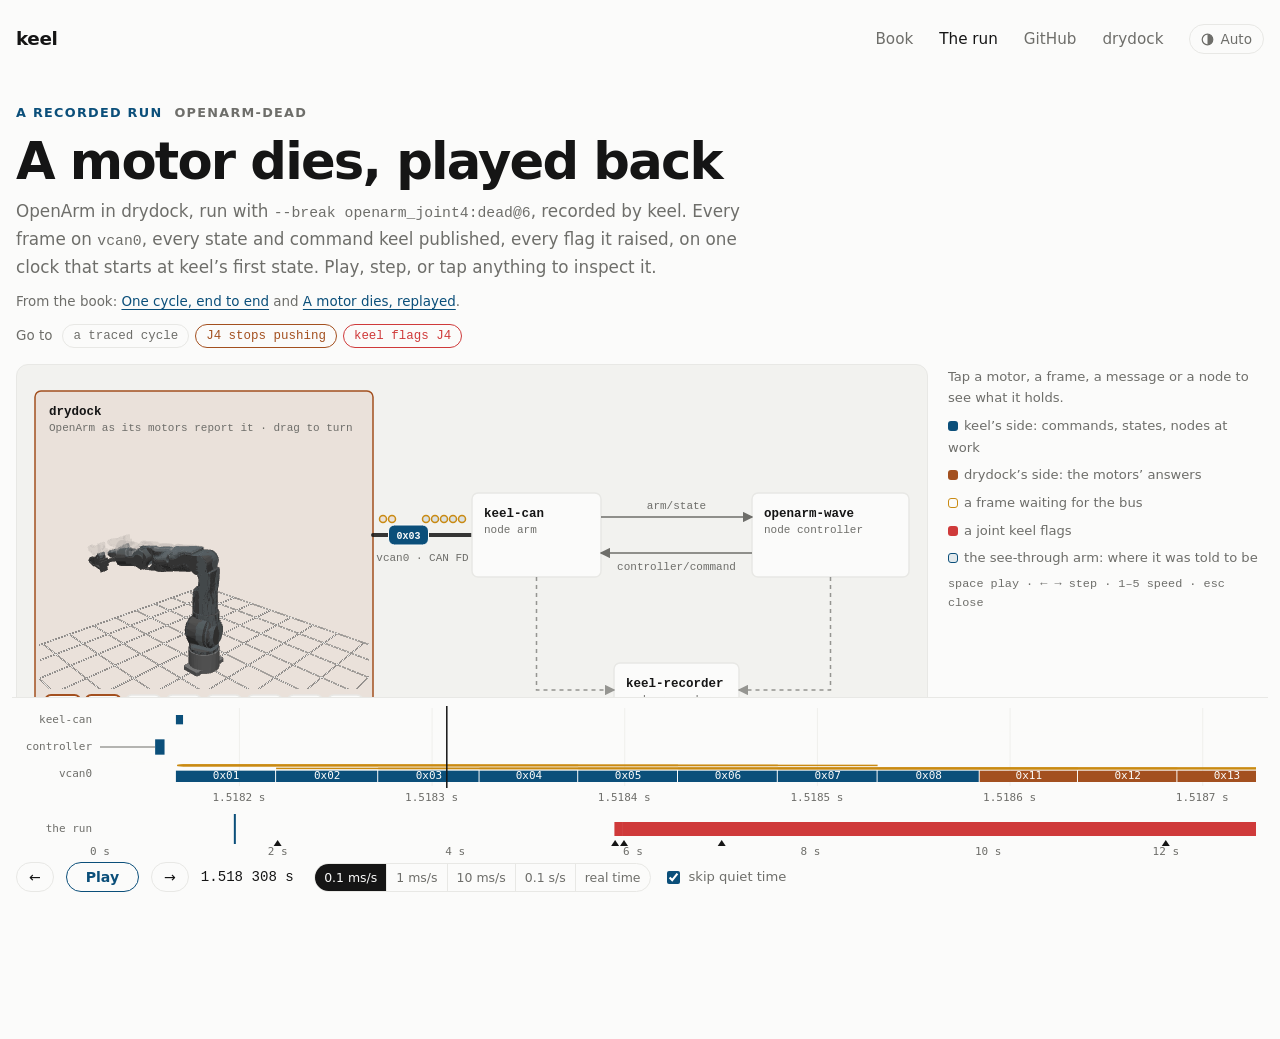
==== book/run.html @ f1bdda4f "The book of keel and drydock, with a recorded run played back book/: the book (index.html), and run." ====
<!doctype html>
<html lang="en">
<head>
<meta charset="utf-8">
<meta name="viewport" content="width=device-width, initial-scale=1, viewport-fit=cover">
<title>A motor dies, played back · the keel book</title>
<meta name="description" content="A recorded OpenArm run in drydock, played back frame by frame: every CAN frame, every state and command keel published, every flag it raised, on one clock.">
<link rel="icon" href="data:image/svg+xml,%3Csvg xmlns='http://www.w3.org/2000/svg' viewBox='0 0 32 32'%3E%3Crect width='32' height='32' rx='7' fill='%23151515'/%3E%3Cpolyline points='4,20 12,20 14,9 18,25 20,20 28,20' fill='none' stroke='%237cc0ea' stroke-width='2.5' stroke-linejoin='round'/%3E%3C/svg%3E">
<script src="theme.js"></script>
<link rel="stylesheet" href="style.css">
<link rel="stylesheet" href="viz.css">
<style>
  /* The run, played back: the stage on top, the transport stuck to the
     bottom, the inspector at the side (a sheet on phones). Cobalt is keel's
     side of the wire, copper drydock's, amber waiting, red a fault. */

  body { padding-left: max(16px, env(safe-area-inset-left, 0px)); padding-right: max(16px, env(safe-area-inset-right, 0px)); padding-bottom: 0; }
  .frame { max-width: 1400px; }
  .play { display: grid; gap: 16px; padding-top: 24px; }
  .play-head { display: grid; gap: 10px; }
  .play-head h1 { font-size: clamp(2rem, 5vw, 3.2rem); max-width: 24ch; }
  .play-head .lede { font-size: 1.05rem; max-width: 70ch; }

  .jumps { display: flex; flex-wrap: wrap; gap: 6px; align-items: center; }
  .jumps .note { margin-right: 4px; }
  button.chip { cursor: pointer; font-size: 0.78rem; padding: 4px 10px; }
  button.chip:hover { color: var(--ink); border-color: var(--ink); }
  .chip.dock { color: var(--dock); border-color: var(--dock); }
  .chip.fault { color: var(--fault); border-color: var(--fault); }

  .play-grid { display: grid; grid-template-columns: minmax(0, 1fr) 320px; gap: 16px; align-items: start; }
  .stage-card { padding: 10px; gap: 8px; grid-template-columns: minmax(0, 1fr); }
  .stage-wrap { position: relative; min-width: 0; }
  #stage { position: relative; min-height: 300px; min-width: 0; }
  #stage svg { display: block; width: 100%; height: auto; }
  #stage-over { position: absolute; inset: 0; pointer-events: none; }
  .now { min-height: 3em; font-size: 0.95rem; border-left: 3px solid var(--accent); padding: 2px 0 2px 12px; max-width: none; }

  .toast {
    position: absolute; max-width: min(360px, calc(100% - 16px)); display: grid; gap: 2px;
    background: var(--paper); border: 1px solid var(--rule); border-left: 3px solid var(--accent); border-radius: 0 8px 8px 0;
    padding: 6px 10px; font-size: 0.82rem; box-shadow: 0 4px 16px rgba(0, 0, 0, 0.12); animation: toast-in 0.2s ease-out;
  }
  .toast .mono { font-size: 0.72rem; color: var(--muted); }
  .toast.bad { border-left-color: var(--fault); }
  @keyframes toast-in { from { opacity: 0; transform: translateY(4px); } to { opacity: 1; transform: none; } }

  .side { display: grid; gap: 12px; position: sticky; top: 16px; }
  .inspector { position: relative; background: var(--panel); border: 1px solid var(--rule); border-radius: 8px; padding: 14px; display: grid; gap: 10px; max-height: calc(100vh - 260px); overflow-y: auto; }
  #insp-body { display: grid; gap: 10px; min-width: 0; }
  #insp-body h3 { font-size: 1.02rem; font-family: var(--mono); padding-right: 28px; }
  .insp-close { position: absolute; top: 8px; right: 8px; width: 28px; height: 28px; border: 1px solid var(--rule); border-radius: 999px; background: var(--paper); color: var(--muted); font-size: 1.1rem; line-height: 1; cursor: pointer; }
  .insp-close:hover { color: var(--ink); }
  .inspector .sub { font-size: 0.85rem; color: var(--muted); }
  .kv { display: grid; grid-template-columns: max-content 1fr; gap: 4px 14px; margin: 0; font-size: 0.85rem; }
  .kv dt { font-family: var(--mono); font-size: 0.78rem; color: var(--muted); padding-top: 1px; }
  .kv dd { margin: 0; font-family: var(--mono); font-variant-numeric: tabular-nums; min-width: 0; overflow-wrap: anywhere; }
  .kv dd.bad { color: var(--fault); font-weight: 600; }
  .bits { display: flex; flex-wrap: wrap; gap: 2px; border-radius: 8px; overflow: hidden; }
  .bits .field { display: grid; gap: 1px; padding: 5px 4px; min-width: 64px; text-align: center; background: var(--accent-soft); }
  .bits .field.f1 { background: var(--paper); }
  .bits.ans .field.f0 { background: var(--dock-soft); }
  .bits code { font-size: 0.82rem; font-weight: 600; letter-spacing: 0.04em; }
  .bits .fname { font-size: 0.64rem; color: var(--muted); white-space: nowrap; overflow: hidden; text-overflow: ellipsis; }
  .bits .fval { font: 0.66rem var(--mono); white-space: nowrap; overflow: hidden; text-overflow: ellipsis; }
  .said { margin: 0; padding-left: 1.4em; font: 0.76rem/1.5 var(--mono); max-height: 160px; overflow-y: auto; }
  .btn.small { justify-self: start; padding: 5px 10px; font-size: 0.8rem; }

  #stage-3d { position: absolute; }
  #stage-3d canvas { display: block; width: 100%; height: 100%; touch-action: none; cursor: grab; }
  #stage-3d canvas:active { cursor: grabbing; }
  .legend { display: grid; gap: 6px; font-size: 0.82rem; color: var(--muted); padding: 2px 4px; }
  .legend p { max-width: none; }
  .legend .sw { display: inline-block; width: 10px; height: 10px; border-radius: 3px; vertical-align: -1px; margin-right: 6px; }
  .legend .sw.cmd { background: var(--accent); }
  .legend .sw.ans { background: var(--dock); }
  .legend .sw.wait { border: 1.5px solid var(--wait); }
  .legend .sw.fault { background: var(--fault); }
  .legend .sw.ghost { background: var(--accent-soft); border: 1px solid var(--accent); }
  .legend .keys { font-family: var(--mono); font-size: 0.74rem; }
  .inspector:not([hidden]) ~ .legend .hint { display: none; }

  .transport {
    position: sticky; bottom: 0; z-index: 10; display: grid; gap: 6px;
    background: var(--paper); border-top: 1px solid var(--rule); margin-inline: -4px; padding: 8px 4px calc(8px + env(safe-area-inset-bottom, 0px));
  }
  #lanes { display: block; width: 100%; height: 100px; cursor: grab; touch-action: pan-y; }
  #lanes:active { cursor: grabbing; }
  #overview { display: block; width: 100%; height: 44px; cursor: pointer; touch-action: none; }
  .transport .controls { gap: 8px 12px; }
  .transport .btn { padding: 6px 12px; font-size: 0.88rem; cursor: pointer; }
  #play { min-width: 5.2em; border-color: var(--accent); color: var(--accent); font-weight: 600; }
  #time { font-size: 0.88rem; min-width: 12ch; }
  .seg button { padding: 6px 9px; font-size: 0.78rem; }
  .skip { display: inline-flex; gap: 6px; align-items: center; font-size: 0.82rem; color: var(--muted); cursor: pointer; }
  .skip input { accent-color: var(--accent); }
  #ff { font: 600 0.72rem var(--mono); color: var(--wait); border: 1px solid var(--wait); border-radius: 999px; padding: 1px 8px; }

  /* The stage */
  #stage svg text { pointer-events: none; }
  svg .r-dock { fill: var(--dock-soft); stroke: var(--dock); stroke-width: 1.5; }
  svg .r-name { font-weight: 600; font-size: 12.5px; }
  svg .r-sub { font-size: 11px; fill: var(--muted); }
  svg .r-tile-box { fill: var(--paper); stroke: var(--rule); stroke-width: 1.5; transition: stroke 80ms, fill 80ms; }
  svg .r-tile.lit .r-tile-box { stroke: var(--dock); stroke-width: 2; }
  svg .r-tile.bad .r-tile-box { fill: var(--fault-soft); stroke: var(--fault); }
  svg .r-tile.chosen .r-tile-box { stroke: var(--accent); stroke-width: 2.5; }
  svg .r-dial { fill: var(--panel); stroke: var(--rule); stroke-width: 1.5; pointer-events: none; }
  svg .r-dial-tick { stroke: var(--muted); stroke-width: 1; pointer-events: none; }
  svg .r-ghost { stroke: var(--ink); stroke-width: 2; stroke-dasharray: 3 3; stroke-linecap: round; opacity: 0.55; pointer-events: none; }
  svg .r-needle { stroke: var(--accent); stroke-width: 3.5; stroke-linecap: round; pointer-events: none; }
  svg .r-tile.bad .r-needle { stroke: var(--fault); }
  svg .r-hub { fill: var(--ink); pointer-events: none; }
  svg .r-tile-name { font-weight: 600; font-size: 12px; }
  svg .r-tile-val { font-size: 10.5px; fill: var(--muted); }
  svg .r-tile.bad .r-tile-val { fill: var(--fault); }
  svg .r-bar-bg { fill: var(--rule); pointer-events: none; }
  svg .r-bar { fill: var(--dock); pointer-events: none; }
  svg .r-tile.bad .r-bar { fill: var(--fault); }
  svg .r-bus { stroke: var(--ink); stroke-width: 4; stroke-linecap: round; fill: none; opacity: 0.85; }
  svg .r-hit { stroke: transparent; stroke-width: 18; fill: none; pointer-events: stroke; }
  svg .r-node { fill: var(--paper); stroke: var(--rule); stroke-width: 1.5; transition: fill 80ms, stroke 80ms; }
  svg .r-node.active { fill: var(--accent-soft); stroke: var(--accent); }
  svg .r-node.chosen { stroke: var(--ink); stroke-width: 2.5; }
  svg .r-edge { stroke: var(--muted); stroke-width: 1.5; fill: none; }
  svg .r-edge.quiet { stroke-dasharray: 4 4; opacity: 0.7; }
  svg .r-edge-t { font-size: 11px; fill: var(--muted); }
  svg .r-head { fill: var(--muted); }
  svg .r-live > * { cursor: pointer; }
  svg .r-packet rect { stroke: var(--paper); stroke-width: 1; }
  svg .r-packet.cmd rect { fill: var(--accent); }
  svg .r-packet.ans rect { fill: var(--dock); }
  svg .r-packet.chosen rect { stroke: var(--ink); stroke-width: 2; }
  svg .r-packet text { font-size: 10px; font-weight: 600; fill: var(--paper); }
  svg .r-queue { stroke: var(--wait); stroke-width: 1.5; }
  svg .r-queue.cmd { fill: var(--accent-soft); }
  svg .r-queue.ans { fill: var(--dock-soft); }
  svg .r-msg rect { stroke: var(--accent); stroke-width: 1.5; }
  svg .r-msg.state rect { fill: var(--paper); }
  svg .r-msg.state text { fill: var(--accent); }
  svg .r-msg.command rect { fill: var(--accent); }
  svg .r-msg.command text { fill: var(--paper); }
  svg .r-msg text { font-size: 11px; font-weight: 600; }
  svg .r-msg.small circle { fill: var(--accent); stroke: var(--paper); stroke-width: 1.5; }
  svg .r-pick { cursor: pointer; outline: none; }
  svg .r-pick:focus-visible { stroke: var(--accent); stroke-width: 2.5; }

  @media (max-width: 1100px) {
    .play-grid { grid-template-columns: minmax(0, 1fr); }
    .side { position: static; }
    .inspector {
      position: fixed; z-index: 20; left: 8px; right: 8px; bottom: calc(var(--transport-h, 0px) + 6px);
      max-height: min(50vh, calc(100vh - var(--transport-h, 0px) - 80px)); box-shadow: 0 -6px 30px rgba(0, 0, 0, 0.22);
    }
    .legend .hint { display: none; }
  }
  @media (max-width: 560px) {
    .play { padding-top: 14px; gap: 12px; }
    .stage-card { padding: 6px; }
    .transport .controls { gap: 6px 8px; }
    .transport .btn { padding: 6px 10px; }
    #time { min-width: 0; font-size: 0.8rem; }
    .seg button { padding: 5px 7px; font-size: 0.72rem; }
    .legend .keys { display: none; }
  }
  @media (prefers-reduced-motion: reduce) {
    .toast { animation: none; }
    svg .r-tile-box, svg .r-node { transition: none; }
  }
</style>
</head>
<body data-run="openarm-dead" data-model="openarm">
<div class="frame">
  <header class="top">
    <a class="wordmark" href="https://montmejat.github.io/keel/">keel</a>
    <nav class="links" aria-label="Site">
      <a href="./">Book</a>
      <a href="run.html" aria-current="page">The run</a>
      <a href="https://github.com/montmejat/keel">GitHub</a>
      <a href="https://github.com/montmejat/drydock">drydock</a>
      <button class="theme" type="button" data-theme-toggle><svg viewBox="0 0 16 16" aria-hidden="true"><circle cx="8" cy="8" r="6.5"></circle><path d="M8 1.5 A6.5 6.5 0 0 1 8 14.5 Z"></path></svg><span class="theme-name">Auto</span></button>
    </nav>
  </header>

  <main class="play">
    <header class="play-head">
      <div class="eyebrow"><span class="mag">A recorded run</span><span>openarm-dead</span></div>
      <h1>A motor dies, played back</h1>
      <p class="lede">OpenArm in drydock, run with <code>--break openarm_joint4:dead@6</code>, recorded by keel. Every frame on <code>vcan0</code>, every state and command keel published, every flag it raised, on one clock that starts at keel’s first state. Play, step, or tap anything to inspect it.</p>
      <p class="note">From the book: <a href="./#cycle">One cycle, end to end</a> and <a href="./#dies">A motor dies, replayed</a>.</p>
      <div class="jumps" id="jumps"><span class="note">Go to</span></div>
    </header>

    <div class="play-grid">
      <div class="figure stage-card">
        <div class="stage-wrap">
          <div id="stage"></div>
          <div id="stage-3d"><canvas id="arm3d" aria-label="OpenArm in 3D, each joint at the angle its motor reports, with a see-through ghost where it was told to be. Drag to turn it."></canvas></div>
          <div id="stage-over"></div>
        </div>
        <p class="now" id="now"></p>
      </div>
      <div class="side">
        <aside class="inspector" id="inspector" aria-label="Inspector" hidden>
          <button class="insp-close" id="insp-close" type="button" aria-label="Close the inspector">×</button>
          <div id="insp-body"></div>
        </aside>
        <div class="legend">
          <p class="hint">Tap a motor, a frame, a message or a node to see what it holds.</p>
          <p><span class="sw cmd"></span>keel’s side: commands, states, nodes at work</p>
          <p><span class="sw ans"></span>drydock’s side: the motors’ answers</p>
          <p><span class="sw wait"></span>a frame waiting for the bus</p>
          <p><span class="sw fault"></span>a joint keel flags</p>
          <p><span class="sw ghost"></span>the see-through arm: where it was told to be</p>
          <p class="keys">space play · ← → step · 1–5 speed · esc close</p>
        </div>
      </div>
    </div>

    <div class="transport" role="group" aria-label="Playback">
      <canvas id="lanes" aria-label="keel-can, the controller and the bus around the moment shown. Drag to move through time; tap a frame or a cycle to inspect it."></canvas>
      <canvas id="overview" aria-label="The whole run: flags in red, log lines as marks. Tap or drag to go anywhere."></canvas>
      <div class="controls">
        <button class="btn" id="back" type="button" aria-label="Step back">←</button>
        <button class="btn" id="play" type="button" aria-pressed="false">Play</button>
        <button class="btn" id="fwd" type="button" aria-label="Step forward">→</button>
        <span class="mono" id="time"></span>
        <div class="seg" id="speed" role="group" aria-label="Speed: run time per second">
          <button type="button" data-us="100">0.1 ms/s</button>
          <button type="button" data-us="1000">1 ms/s</button>
          <button type="button" data-us="10000">10 ms/s</button>
          <button type="button" data-us="100000">0.1 s/s</button>
          <button type="button" data-us="1000000">real time</button>
        </div>
        <label class="skip"><input type="checkbox" id="skip" checked> skip quiet time</label>
        <span id="ff" hidden>×12</span>
      </div>
    </div>
  </main>
</div>
<script src="runs/openarm-dead.js"></script>
<script src="runs/openarm-dead-wire.js"></script>
<script src="models/openarm.js"></script>
<script src="damiao.js"></script>
<script src="arm3d.js"></script>
<script src="run.js"></script>
</body>
</html>
---- book/style.css ----
/* keel's look: plain. The same as keel's project page and keel web: a
   near-white page, near-black text, one blue, the system's own fonts,
   plenty of space. keel's side of the wire is the blue, drydock's a warm
   copper; amber is waiting and red a fault, as in keel web. Light and
   dark, and a switch for them (theme.js). */
:root {
  --paper: #fbfbfa;
  --panel: #f2f2ef;
  --card: #ffffff;
  --ink: #151515;
  --muted: #6e6e6a;
  --rule: #e8e8e5;
  --grid: #efefec;
  --accent: #0b4f7a;
  --accent-soft: rgba(11, 79, 122, 0.1);
  --dock: #a3501f;
  --dock-soft: rgba(163, 80, 31, 0.1);
  --wait: #c98a12;
  --wait-soft: rgba(201, 138, 18, 0.15);
  --fault: #cf3a3a;
  --fault-soft: rgba(207, 58, 58, 0.12);
  --shadow: 0 1px 2px rgb(0 0 0 / 0.04), 0 8px 24px rgb(0 0 0 / 0.05);
  --radius: 12px;
  --display: ui-sans-serif, system-ui, -apple-system, "Segoe UI", Roboto, "Helvetica Neue", sans-serif;
  --body: ui-sans-serif, system-ui, -apple-system, "Segoe UI", Roboto, "Helvetica Neue", sans-serif;
  --mono: ui-monospace, "SFMono-Regular", "SF Mono", Menlo, Consolas, monospace;
  --step--1: 0.84rem;
  --step-0: 1.0625rem;
  --step-1: 1.2rem;
  --step-2: 1.7rem;
  --step-3: clamp(2.3rem, 6.2vw, 3.6rem);
  color-scheme: light;
}
@media (prefers-color-scheme: dark) {
  :root:not([data-theme="light"]) {
    --paper: #0d0d0e; --panel: #151517; --card: #121214; --ink: #f1f1ef; --muted: #8f8f8a; --rule: #242426; --grid: #1a1a1c;
    --accent: #7cc0ea; --accent-soft: rgba(124, 192, 234, 0.14); --dock: #e59a6a; --dock-soft: rgba(229, 154, 106, 0.15);
    --wait: #e0a93a; --wait-soft: rgba(224, 169, 58, 0.17); --fault: #ef6b6b; --fault-soft: rgba(239, 107, 107, 0.16);
    --shadow: 0 1px 2px rgb(0 0 0 / 0.4), 0 8px 24px rgb(0 0 0 / 0.4);
    color-scheme: dark;
  }
}
:root[data-theme="dark"] {
  --paper: #0d0d0e; --panel: #151517; --card: #121214; --ink: #f1f1ef; --muted: #8f8f8a; --rule: #242426; --grid: #1a1a1c;
  --accent: #7cc0ea; --accent-soft: rgba(124, 192, 234, 0.14); --dock: #e59a6a; --dock-soft: rgba(229, 154, 106, 0.15);
  --wait: #e0a93a; --wait-soft: rgba(224, 169, 58, 0.17); --fault: #ef6b6b; --fault-soft: rgba(239, 107, 107, 0.16);
  --shadow: 0 1px 2px rgb(0 0 0 / 0.4), 0 8px 24px rgb(0 0 0 / 0.4);
  color-scheme: dark;
}

* { box-sizing: border-box; }
html { -webkit-text-size-adjust: 100%; }
body {
  margin: 0;
  background: var(--paper);
  color: var(--ink);
  font-family: var(--body);
  font-size: var(--step-0);
  line-height: 1.65;
  -webkit-font-smoothing: antialiased;
  padding-inline: 16px;
  padding-block: 0 48px;
}
img { max-width: 100%; }
[hidden] { display: none !important; }
.frame { max-width: 1080px; margin-inline: auto; }
a { color: var(--accent); text-underline-offset: 3px; }
a:focus-visible, button:focus-visible, [tabindex]:focus-visible { outline: 2px solid var(--accent); outline-offset: 3px; border-radius: 4px; }

/* header */
header.top { display: flex; align-items: center; justify-content: space-between; gap: 16px; flex-wrap: wrap; padding-block: 24px; }
.wordmark { font-weight: 650; letter-spacing: -0.02em; font-size: 1.15rem; line-height: 1; color: var(--ink); text-decoration: none; }
nav.links { display: flex; gap: 8px 26px; flex-wrap: wrap; align-items: center; font-size: 0.95rem; }
nav.links a { color: var(--muted); text-decoration: none; transition: color 0.15s; }
nav.links a:hover, nav.links a[aria-current="page"] { color: var(--ink); }
nav.links .theme {
  display: inline-flex; align-items: center; gap: 6px; padding: 3px 11px; border: 1px solid var(--rule); border-radius: 999px;
  background: none; cursor: pointer; font: inherit; font-size: 0.85rem; color: var(--muted);
}
nav.links .theme:hover { color: var(--ink); border-color: var(--muted); }
nav.links .theme svg { width: 13px; height: 13px; }
nav.links .theme circle { fill: none; stroke: currentColor; stroke-width: 1.5; }
nav.links .theme path { fill: currentColor; }

/* type */
.eyebrow {
  font-size: 0.8rem; font-weight: 600; letter-spacing: 0.1em; text-transform: uppercase;
  color: var(--muted); display: flex; gap: 12px; align-items: center; flex-wrap: wrap;
}
.eyebrow .mag { color: var(--accent); }
h1, h2 { font-family: var(--display); font-weight: 650; text-wrap: balance; margin: 0; }
h1 { font-size: var(--step-3); line-height: 1.07; letter-spacing: -0.035em; max-width: 16em; }
h2 { font-size: clamp(1.6rem, 3.6vw, 2.2rem); line-height: 1.15; letter-spacing: -0.025em; max-width: 24ch; }
h3 { font-family: var(--body); font-weight: 600; font-size: var(--step-1); margin: 0; }
p { margin: 0; max-width: 66ch; }
.lede { font-size: var(--step-1); color: var(--muted); max-width: 40em; }
.note { font-size: var(--step--1); color: var(--muted); }
.mono, code { font-family: var(--mono); font-variant-numeric: tabular-nums; }
code { font-size: 0.88em; }
.plain { margin: 0; padding-left: 1.1em; display: grid; gap: 6px; max-width: 70ch; }

/* sections */
section { padding-block: 56px 8px; display: grid; gap: 20px; }
section + section { border-top: 1px solid var(--rule); }
.hero { padding-block: 44px 8px; }
.hero-text { display: grid; gap: 18px; }
.cols { display: grid; grid-template-columns: repeat(auto-fit, minmax(260px, 1fr)); gap: 24px; }
.cols > * { min-width: 0; display: grid; gap: 10px; align-content: start; }

/* figures */
.figure { background: var(--panel); border: 1px solid var(--rule); border-radius: var(--radius); padding: 14px; display: grid; gap: 12px; min-width: 0; }
.scroll { overflow-x: auto; -webkit-overflow-scrolling: touch; }
.scroll svg { display: block; width: 100%; min-width: 760px; height: auto; }
.scroll svg.narrow { min-width: 560px; }
svg text { font-family: var(--mono); fill: var(--ink); }
svg .muted { fill: var(--muted); }
svg .grid { stroke: var(--grid); stroke-width: 1; }
svg .rule { stroke: var(--rule); stroke-width: 1; }
svg .box { fill: var(--paper); stroke: var(--rule); stroke-width: 1.5; }
svg .box-accent { fill: var(--accent-soft); stroke: var(--accent); stroke-width: 1.5; }
svg .wire { stroke: var(--accent); stroke-width: 2; fill: none; }
svg .wire-muted { stroke: var(--muted); stroke-width: 1.5; fill: none; stroke-dasharray: 4 4; }
svg .head-accent { fill: var(--accent); }
svg .head-muted { fill: var(--muted); }

pre.code {
  margin: 0; background: var(--panel); border: 1px solid var(--rule); border-radius: var(--radius); padding: 14px 16px;
  overflow-x: auto; font-family: var(--mono); font-size: 0.85rem; line-height: 1.6;
}
pre.code .c { color: var(--muted); }

/* tiles: only where the figures are the point */
.tiles { display: grid; grid-template-columns: repeat(auto-fit, minmax(200px, 1fr)); gap: 12px; }
.tile { border-top: 2px solid var(--ink); padding-top: 10px; display: grid; gap: 4px; align-content: start; }
.tile .v { font-family: var(--mono); font-variant-numeric: tabular-nums; font-size: var(--step-2); font-weight: 600; line-height: 1.1; }
.tile .v.accent { color: var(--accent); }
.tile .k { font-size: var(--step--1); color: var(--muted); max-width: 30ch; }

/* links to the other pages */
.doors { display: grid; grid-template-columns: repeat(auto-fit, minmax(280px, 1fr)); gap: 16px; }
.door { display: grid; gap: 8px; padding: 18px; border: 1px solid var(--rule); border-radius: var(--radius); background: var(--panel); color: var(--ink); text-decoration: none; }
.door:hover { border-color: var(--accent); }
.door .go { font-family: var(--display); font-weight: 700; font-size: 1.6rem; letter-spacing: 0.02em; }
.door .go span { color: var(--accent); }
.door p { color: var(--muted); font-size: 0.95rem; }

/* controls */
.controls { display: flex; flex-wrap: wrap; gap: 10px 18px; align-items: center; }
.seg { display: inline-flex; flex-wrap: wrap; border: 1px solid var(--rule); border-radius: 999px; overflow: hidden; background: var(--paper); }
.seg button, .btn {
  font: 500 var(--step--1) var(--body); color: var(--muted); background: transparent; border: 0;
  padding: 6px 14px; cursor: pointer;
}
.seg button + button { border-left: 1px solid var(--rule); }
.seg button[aria-pressed="true"] { background: var(--ink); color: var(--paper); }
.btn { border: 1px solid var(--rule); border-radius: 999px; background: var(--paper); color: var(--ink); }
.btn:hover, .seg button:hover { color: var(--ink); }
.seg button[aria-pressed="true"]:hover { color: var(--paper); }

.readouts { display: grid; grid-template-columns: repeat(auto-fit, minmax(180px, 1fr)); gap: 12px; }
.readout { display: grid; gap: 2px; border-left: 2px solid var(--rule); padding-left: 10px; min-width: 0; }
.readout .k { font-size: var(--step--1); color: var(--muted); }
.readout .v { font-family: var(--mono); font-variant-numeric: tabular-nums; font-size: var(--step-2); font-weight: 600; line-height: 1.15; }
.readout .v.text { font-family: var(--body); font-size: 1.05rem; font-weight: 500; }
.readout .v.accent { color: var(--accent); }
.readout .v.wait { color: var(--wait); }

/* the latency scale */
.detail { display: grid; grid-template-columns: auto 1fr; gap: 4px 18px; align-items: baseline; }
.detail .val { font-family: var(--mono); font-size: var(--step-2); font-weight: 600; color: var(--accent); grid-row: span 2; min-width: 6ch; }
.detail .what { font-weight: 600; }
.detail .why { color: var(--muted); font-size: 0.95rem; max-width: 70ch; }
.dot { cursor: pointer; }
.dot circle.core { fill: var(--paper); stroke: var(--accent); stroke-width: 2; }
.dot.sel circle.core { fill: var(--accent); }
.dot text { font-size: 11px; }
.dot.sel text { font-weight: 600; }
.dot circle.ping { fill: none; stroke: var(--accent); stroke-width: 1.5; opacity: 0; }
.dot.pinging circle.ping { animation: ping 0.9s ease-out; }
@keyframes ping { 0% { r: 5; opacity: 0.9; } 100% { r: 18; opacity: 0; } }

/* comparison bars */
.bars { display: grid; gap: 7px; }
.bar { display: grid; grid-template-columns: minmax(150px, 220px) 1fr 70px; gap: 10px; align-items: center; font-size: var(--step--1); }
.bar .lbl { color: var(--muted); min-width: 0; }
.bar .track { height: 10px; background: var(--paper); border: 1px solid var(--rule); border-radius: 3px; position: relative; overflow: hidden; }
.bar .fill { position: absolute; inset: 0 auto 0 0; background: var(--muted); min-width: 2px; }
.bar.on .lbl { color: var(--ink); font-weight: 500; }
.bar.on .fill { background: var(--accent); }
.bar .num { font-family: var(--mono); text-align: right; font-variant-numeric: tabular-nums; }
@media (max-width: 520px) {
  .bar { grid-template-columns: 1fr 64px; }
  .bar .track { grid-column: 1 / -1; grid-row: 2; }
}
.lines { display: flex; flex-wrap: wrap; gap: 6px; align-items: center; font-size: var(--step--1); color: var(--muted); }
.chip { font-family: var(--mono); font-size: 0.75rem; padding: 2px 8px; border: 1px solid var(--rule); border-radius: 999px; background: var(--paper); color: var(--muted); transition: background 0.2s, color 0.2s; }
.chip.hot { background: var(--accent); border-color: var(--accent); color: var(--paper); }

/* tables */
table.data { width: 100%; border-collapse: collapse; font-size: 0.93rem; min-width: 640px; }
table.data th { text-align: left; font: 500 var(--step--1) var(--mono); letter-spacing: 0.06em; text-transform: uppercase; color: var(--muted); padding: 8px 12px 8px 0; border-bottom: 1px solid var(--rule); }
table.data td { padding: 10px 12px 10px 0; border-bottom: 1px solid var(--rule); vertical-align: top; }
table.data td.name { font-family: var(--display); font-weight: 700; font-size: 1.25rem; letter-spacing: 0.02em; white-space: nowrap; }
table.data td.num { font-family: var(--mono); color: var(--muted); white-space: nowrap; }
.status { font-family: var(--mono); font-size: 0.72rem; padding: 1px 7px; border-radius: 999px; border: 1px solid var(--rule); color: var(--muted); white-space: nowrap; }
.status.proposed { border-color: var(--wait); color: var(--wait); }

footer { border-top: 1px solid var(--rule); margin-top: 56px; padding-top: 20px; display: grid; gap: 6px; }

@media (prefers-reduced-motion: reduce) {
  .dot.pinging circle.ping { animation: none; }
}
---- book/viz.css ----
/* The book's live figures (viz.js), in style.css's colours: blue is keel's
   side, copper drydock's, amber waiting, red a fault. */

.viz { display: grid; gap: 12px; min-width: 0; }
.viz-bar { display: flex; flex-wrap: wrap; align-items: center; gap: 8px 10px; }
.viz-bar .btn { font: 500 0.88rem var(--body); padding: 6px 12px; cursor: pointer; }
.viz-bar .btn:disabled { opacity: 0.4; cursor: default; }
.viz-bar .viz-play { min-width: 4.6em; border-color: var(--accent); color: var(--accent); }
.viz-step { font-size: 0.85rem; color: var(--muted); min-width: 3.2em; }
.viz-pick { display: flex; align-items: center; gap: 8px; margin-left: auto; flex: 1 1 260px; min-width: 0; justify-content: flex-end; }
.viz-pick input { flex: 1 1 120px; min-width: 80px; max-width: 220px; accent-color: var(--accent); }
.viz-pick-out, .viz-time { font-size: 0.82rem; color: var(--muted); white-space: nowrap; }
@media (max-width: 520px) { .viz-pick { flex-wrap: wrap; justify-content: flex-start; margin-left: 0; } .viz-pick input { max-width: none; } }
.viz-scrub { flex: 1 1 200px; min-width: 120px; accent-color: var(--accent); }
.viz .muted { color: var(--muted); }

.viz-map svg, .viz-line svg, .viz-chart svg { display: block; width: 100%; height: auto; overflow: visible; }
.viz-say { min-height: 4.8em; max-width: 74ch; font-size: 0.95rem; border-left: 3px solid var(--accent); padding: 4px 0 4px 12px; }
.viz-say strong { font-weight: 600; }

/* The map */
.viz svg .v-dock { fill: var(--dock-soft); stroke: var(--dock); stroke-width: 1.5; }
.viz svg .v-box { fill: var(--paper); stroke: var(--rule); stroke-width: 1.5; transition: fill 120ms, stroke 120ms; }
.viz svg .v-box.active { fill: var(--accent-soft); stroke: var(--accent); }
.viz svg .v-chip { fill: var(--paper); stroke: var(--dock); stroke-width: 1; transition: fill 120ms; }
.viz svg .v-chip.lit { fill: var(--dock); }
.viz svg .v-chip.lit + .v-chip-t { fill: var(--paper); }
.viz svg .v-chip-t { font-family: var(--mono); font-size: 11px; pointer-events: none; }
.viz svg .v-name { font-family: var(--mono); font-weight: 600; font-size: 12.5px; pointer-events: none; }
.viz svg .v-sub { font-size: 11px; pointer-events: none; }
.viz svg .v-edge { stroke: var(--muted); stroke-width: 1.5; fill: none; }
.viz svg .v-edge-quiet { stroke-dasharray: 4 4; opacity: 0.8; }
.viz svg .v-edge-t { font-family: var(--mono); font-size: 11px; }
.viz svg .v-head { fill: var(--muted); }
.viz svg .v-bus { stroke: var(--ink); stroke-width: 4; stroke-linecap: round; fill: none; opacity: 0.85; }
.viz svg .v-edge-hit { stroke: transparent; stroke-width: 18; fill: none; }
.viz svg .v-live * { pointer-events: none; }
.viz svg .v-dot { fill: var(--accent); stroke: var(--paper); stroke-width: 2; }
.viz svg .v-packet.cmd { fill: var(--accent); }
.viz svg .v-packet.ans { fill: var(--dock); }
.viz svg .v-packet-t { font-family: var(--mono); font-size: 10px; fill: var(--paper); font-weight: 600; }
.viz svg .v-queue { fill: none; stroke: var(--wait); stroke-width: 1.5; }

/* The timeline */
.viz svg .v-bar.k { fill: var(--accent); }
.viz svg .v-bar.k.soft { fill: var(--accent-soft); stroke: var(--accent); stroke-width: 1; }
.viz svg .v-bar.d { fill: var(--dock); }
.viz svg .v-bar-t { font-family: var(--mono); font-size: 10.5px; fill: var(--paper); pointer-events: none; }
.viz svg .v-waitline { stroke: var(--wait); stroke-width: 3; stroke-linecap: round; }
.viz svg .v-waitline.bus { stroke-width: 2.5; }
.viz svg .v-waitline.transit { stroke: var(--muted); stroke-width: 1.5; stroke-dasharray: 3 3; }
.viz svg .v-mark { stroke: var(--ink); stroke-width: 1.5; }
.viz svg .v-mark.next { stroke-dasharray: 4 3; }
.viz svg .v-cursor { stroke: var(--ink); stroke-width: 1.25; }
.viz svg .v-hover { stroke: var(--muted); stroke-width: 1; stroke-dasharray: 2 3; pointer-events: none; }
.viz svg .v-axis-t { font-size: 10.5px; }
.viz svg .v-hit { cursor: help; outline: none; }
.viz svg .v-hit:focus-visible { stroke: var(--accent); stroke-width: 2; }

/* The replay */
.viz-dials { display: grid; grid-template-columns: repeat(8, minmax(0, 1fr)); gap: 6px; }
@media (max-width: 720px) { .viz-dials { grid-template-columns: repeat(4, minmax(0, 1fr)); } }
.viz-dial {
  display: grid; justify-items: center; gap: 1px; padding: 6px 2px 5px; min-width: 0;
  background: var(--paper); border: 1px solid var(--rule); border-radius: 8px; color: var(--ink); cursor: pointer; font: inherit;
}
.viz-dial[aria-pressed="true"] { border-color: var(--accent); box-shadow: inset 0 0 0 1px var(--accent); }
.viz-dial.bad { background: var(--fault-soft); border-color: var(--fault); }
.viz-dial svg { width: 100%; max-width: 64px; height: auto; }
.viz-dial-name { font-size: 0.8rem; font-weight: 600; }
.viz-dial-val { font-size: 0.75rem; color: var(--muted); }
.viz-dial-flag { font-size: 0.68rem; color: var(--muted); white-space: nowrap; overflow: hidden; text-overflow: ellipsis; max-width: 100%; }
.viz-dial.bad .viz-dial-flag { color: var(--fault); font-weight: 600; }
.viz svg .v-dial-face { fill: var(--panel); stroke: var(--rule); stroke-width: 1.5; }
.viz svg .v-dial-tick { stroke: var(--muted); stroke-width: 1; }
.viz svg .v-dial-target { stroke: var(--ink); stroke-width: 2; stroke-dasharray: 3 3; stroke-linecap: round; opacity: 0.6; }
.viz svg .v-dial-needle { stroke: var(--accent); stroke-width: 3.5; stroke-linecap: round; }
.viz-dial.bad svg .v-dial-needle { stroke: var(--fault); }
.viz svg .v-dial-hub { fill: var(--ink); }

.viz svg .v-panel-t { font-family: var(--mono); font-weight: 600; font-size: 12px; }
.viz svg .v-ln-meas { stroke: var(--accent); stroke-width: 2; fill: none; stroke-linejoin: round; }
.viz svg .v-ln-told { stroke: var(--ink); stroke-width: 1.5; fill: none; stroke-dasharray: 5 4; opacity: 0.7; }
.viz svg .v-zero { stroke: var(--muted); stroke-width: 1; opacity: 0.5; }
.viz svg .v-flag { fill: var(--fault); }
.viz svg .v-flag-t { font-family: var(--mono); font-size: 10.5px; fill: var(--paper); pointer-events: none; }
.viz svg .v-logmark { fill: var(--ink); }
.viz svg .v-head-dot { fill: var(--accent); stroke: var(--paper); stroke-width: 2; pointer-events: none; }
.viz svg .v-overlay { fill: transparent; cursor: crosshair; touch-action: pan-y; }

.viz-log { list-style: none; margin: 0; padding: 0; display: grid; gap: 2px; font-size: 0.9rem; }
.viz-log button {
  display: grid; grid-template-columns: 4.2em 1fr; gap: 10px; width: 100%; text-align: left; padding: 5px 8px;
  background: none; border: 0; border-left: 2px solid transparent; color: var(--ink); font: inherit; cursor: pointer; border-radius: 8px;
}
.viz-log button:hover { background: var(--paper); }
.viz-log .mono { color: var(--muted); }
.viz-log li.later button { color: var(--muted); opacity: 0.6; }
.viz-log li.now button { border-left-color: var(--accent); background: var(--accent-soft); }

.viz-values summary { cursor: pointer; font: 500 0.82rem var(--mono); letter-spacing: 0.04em; color: var(--muted); }
.viz-values[open] summary { margin-bottom: 8px; }
.viz-table tr.flagged td { color: var(--fault); }
.viz-table td { padding-top: 6px; padding-bottom: 6px; }

/* Tooltip */
.viz-tip {
  position: fixed; z-index: 50; max-width: min(340px, calc(100vw - 16px)); pointer-events: none;
  background: var(--paper); color: var(--ink); border: 1px solid var(--rule); border-radius: 8px;
  box-shadow: 0 6px 24px rgba(0, 0, 0, 0.18); padding: 8px 10px; display: grid; gap: 3px; font-size: 0.8rem;
}
.viz-tip .row { display: flex; justify-content: space-between; gap: 14px; }
.viz-tip .row span { color: var(--muted); }
.viz-tip .row b { font: 500 0.78rem var(--mono); font-variant-numeric: tabular-nums; text-align: right; }
.viz-tip .row.head { font-weight: 600; font-family: var(--mono); font-size: 0.8rem; padding-bottom: 2px; border-bottom: 1px solid var(--rule); margin-bottom: 2px; }
.viz-tip .row.bad b { color: var(--fault); }

@media (prefers-reduced-motion: reduce) {
  .viz svg .v-box, .viz svg .v-chip { transition: none; }
}
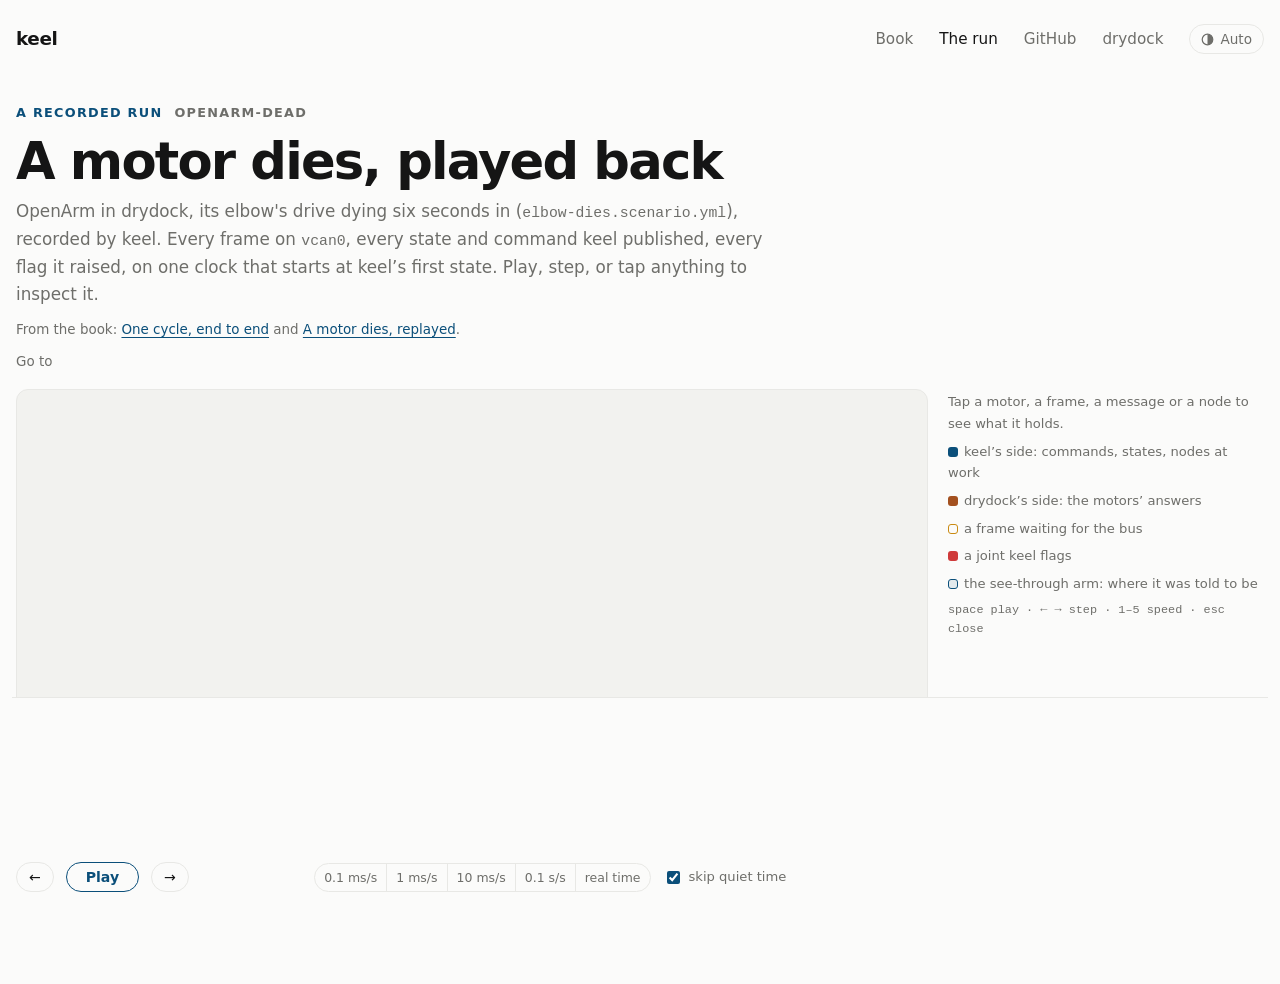
==== commit 06487fb2: "Runs use drydock's scenario files; the converter skips fault lines drydock replaced `--break` with `" ====
--- a/book/run.html
+++ b/book/run.html
@@ -186,7 +186,7 @@
     <header class="play-head">
       <div class="eyebrow"><span class="mag">A recorded run</span><span>openarm-dead</span></div>
       <h1>A motor dies, played back</h1>
-      <p class="lede">OpenArm in drydock, run with <code>--break openarm_joint4:dead@6</code>, recorded by keel. Every frame on <code>vcan0</code>, every state and command keel published, every flag it raised, on one clock that starts at keel’s first state. Play, step, or tap anything to inspect it.</p>
+      <p class="lede">OpenArm in drydock, its elbow's drive dying six seconds in (<code>elbow-dies.scenario.yml</code>), recorded by keel. Every frame on <code>vcan0</code>, every state and command keel published, every flag it raised, on one clock that starts at keel’s first state. Play, step, or tap anything to inspect it.</p>
       <p class="note">From the book: <a href="./#cycle">One cycle, end to end</a> and <a href="./#dies">A motor dies, replayed</a>.</p>
       <div class="jumps" id="jumps"><span class="note">Go to</span></div>
     </header>
